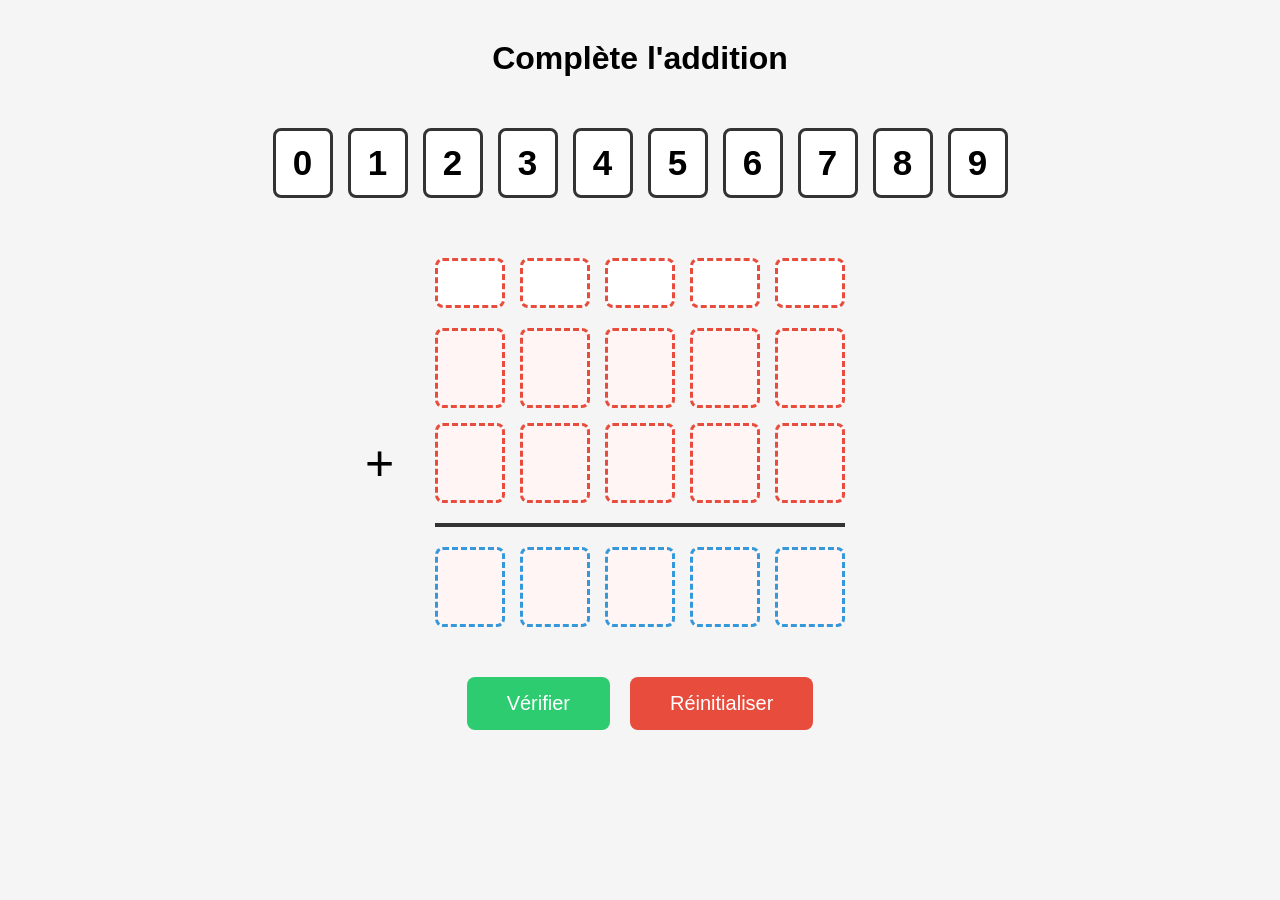
==== Addition-DragAndDrop-main/index.html @ 7291ed7c "Initial commit: operations app" ====
<!DOCTYPE html>
<html lang="fr">

<head>
    <meta charset="UTF-8">
    <meta name="viewport" content="width=device-width, initial-scale=1.0">

    <title>Addition Drag & Drop</title>

    <link rel="stylesheet" href="style.css">
</head>

<body>

    <h1>Complète l'addition</h1>

    <!-- CHIFFRES -->
    <div class="numbers">

        <div class="number" draggable="true">0</div>
        <div class="number" draggable="true">1</div>
        <div class="number" draggable="true">2</div>
        <div class="number" draggable="true">3</div>
        <div class="number" draggable="true">4</div>
        <div class="number" draggable="true">5</div>
        <div class="number" draggable="true">6</div>
        <div class="number" draggable="true">7</div>
        <div class="number" draggable="true">8</div>
        <div class="number" draggable="true">9</div>

    </div>


    <!-- ADDITION -->
    <div class="operation">

        <!-- RETENUES -->
        <div class="line carry-line">

            <div class="box carry dropzone"></div>
            <div class="box carry dropzone"></div>
            <div class="box carry dropzone"></div>
            <div class="box carry dropzone"></div>
            <div class="box carry dropzone"></div>

        </div>


        <!-- PREMIER NOMBRE -->
        <div class="line number-line" id="firstNumber">

            <div class="box dropzone"></div>
            <div class="box dropzone"></div>
            <div class="box dropzone"></div>
            <div class="box dropzone"></div>
            <div class="box dropzone"></div>

        </div>


        <!-- DEUXIEME NOMBRE -->
        <div class="line number-line" id="secondNumber">

            <span class="plus">+</span>

            <div class="box dropzone"></div>
            <div class="box dropzone"></div>
            <div class="box dropzone"></div>
            <div class="box dropzone"></div>
            <div class="box dropzone"></div>

        </div>


        <div class="separator"></div>


        <!-- RESULTAT -->
        <div class="line result-line" id="result">

            <div class="box dropzone"></div>
            <div class="box dropzone"></div>
            <div class="box dropzone"></div>
            <div class="box dropzone"></div>
            <div class="box dropzone"></div>

        </div>

    </div>


    <!-- BOUTONS -->
    <div class="buttons">

        <button id="checkButton">
            Vérifier
        </button>

        <button id="resetButton">
            Réinitialiser
        </button>

    </div>


    <p id="message"></p>


    <script src="script.js"></script>

</body>

</html>
---- Addition-DragAndDrop-main/style.css ----
* {
    box-sizing: border-box;
}

body {
    margin: 0;

    min-height: 100vh;

    display: flex;
    flex-direction: column;
    align-items: center;

    font-family: Arial, sans-serif;

    background: #f5f5f5;
}


/* =========================
   TITRE
========================= */

h1 {
    margin-top: 40px;
}


/* =========================
   CHIFFRES
========================= */

.numbers {
    display: flex;
    gap: 15px;
    margin-top: 30px;
    margin-bottom: 60px;
}


.number {
    width: 60px;
    height: 70px;

    display: flex;
    justify-content: center;
    align-items: center;

    font-size: 35px;
    font-weight: bold;

    border: 3px solid #333;
    border-radius: 8px;

    background: white;

    cursor: grab;

    user-select: none;
    -webkit-user-select: none;
    touch-action: none;
}

.number.dragging {
    opacity: .5;
}

body {
    overflow-x: hidden;
}

.number.dragging,
.number:active {
    cursor: grabbing;
}


/* =========================
   OPERATION
========================= */

.operation {
    display: flex;
    flex-direction: column;

    gap: 15px;
}


.line {
    display: flex;
    justify-content: flex-end;
    align-items: center;

    gap: 15px;

    position: relative;
}


/* =========================
   CASES
========================= */

.box {
    width: 70px;
    height: 80px;

    display: flex;
    justify-content: center;
    align-items: center;

    border: 3px solid #333;
    border-radius: 8px;

    background: white;

    font-size: 45px;
    font-weight: bold;

    transition: 0.2s;
}


/* CASES A REMPLIR */

.dropzone {
    border: 3px dashed #e74c3c;

    background: #fff5f5;
}


/* SURVOL DRAG */

.dropzone.drag-over {
    background: #dff9fb;

    border-color: #0984e3;

    transform: scale(1.1);
}


/* =========================
   RETENUES
========================= */

.carry-line {
    margin-bottom: 5px;
}


.carry {
    width: 70px;
    height: 50px;

    font-size: 28px;

    color: #e74c3c;

    border-color: #e74c3c;

    background: #fff;
}


/* =========================
   PLUS
========================= */

.plus {
    position: absolute;

    left: -70px;

    font-size: 50px;
}


/* =========================
   SEPARATEUR
========================= */

.separator {
    width: 100%;
    max-width: 420px;
    height: 4px;

    background: #333;

    margin: 5px 0;
}


/* =========================
   RESULTAT
========================= */

.result-line .box {
    border-color: #3498db;
    color: #3498db;
}


/* =========================
   BOUTONS
========================= */

.buttons {
    display: flex;

    gap: 20px;

    margin-top: 50px;
}


button {
    padding: 15px 40px;

    border: none;
    border-radius: 8px;

    font-size: 20px;

    color: white;

    cursor: pointer;
}


#checkButton {
    background: #2ecc71;
}


#checkButton:hover {
    background: #27ae60;
}


#resetButton {
    background: #e74c3c;
}


#resetButton:hover {
    background: #c0392b;
}


/* =========================
   MESSAGE
========================= */

#message {
    font-size: 35px;

    font-weight: bold;

    min-height: 50px;
}


.correct {
    color: #2ecc71;
}

.incorrect {
    color: #e74c3c;
}

@media (max-width: 768px) {
    body {
        padding: 20px;
    }

    .numbers {
        flex-wrap: wrap;
        justify-content: center;
        gap: 10px;
        margin-bottom: 40px;
        max-width: 385px;
    }

    .number,
    .box {
        width: 55px;
        height: 60px;
        font-size: 30px;
    }

    .carry {
        width: 55px;
        height: 40px;
        font-size: 22px;
    }

    .operation {
        gap: 12px;
    }

    .line {
        gap: 10px;
    }

    .plus {
        left: -45px;
        font-size: 42px;
    }

    .separator {
        width: 100%;
        max-width: 320px;
    }

    .buttons {
        flex-direction: column;
        width: 100%;
    }

    button {
        width: 100%;
        padding: 14px 0;
    }

    #message {
        font-size: 28px;
        text-align: center;
    }
}

@media (max-width: 480px) {
    .number,
    .box {
        width: 48px;
        height: 54px;
        font-size: 24px;
    }

    .carry {
        width: 48px;
        height: 36px;
        font-size: 18px;
    }

    .plus {
        left: -35px;
        font-size: 36px;
    }

    .separator {
        max-width: 260px;
    }

    .buttons {
        gap: 12px;
    }
}


.incorrect {
    color: #e74c3c;
}
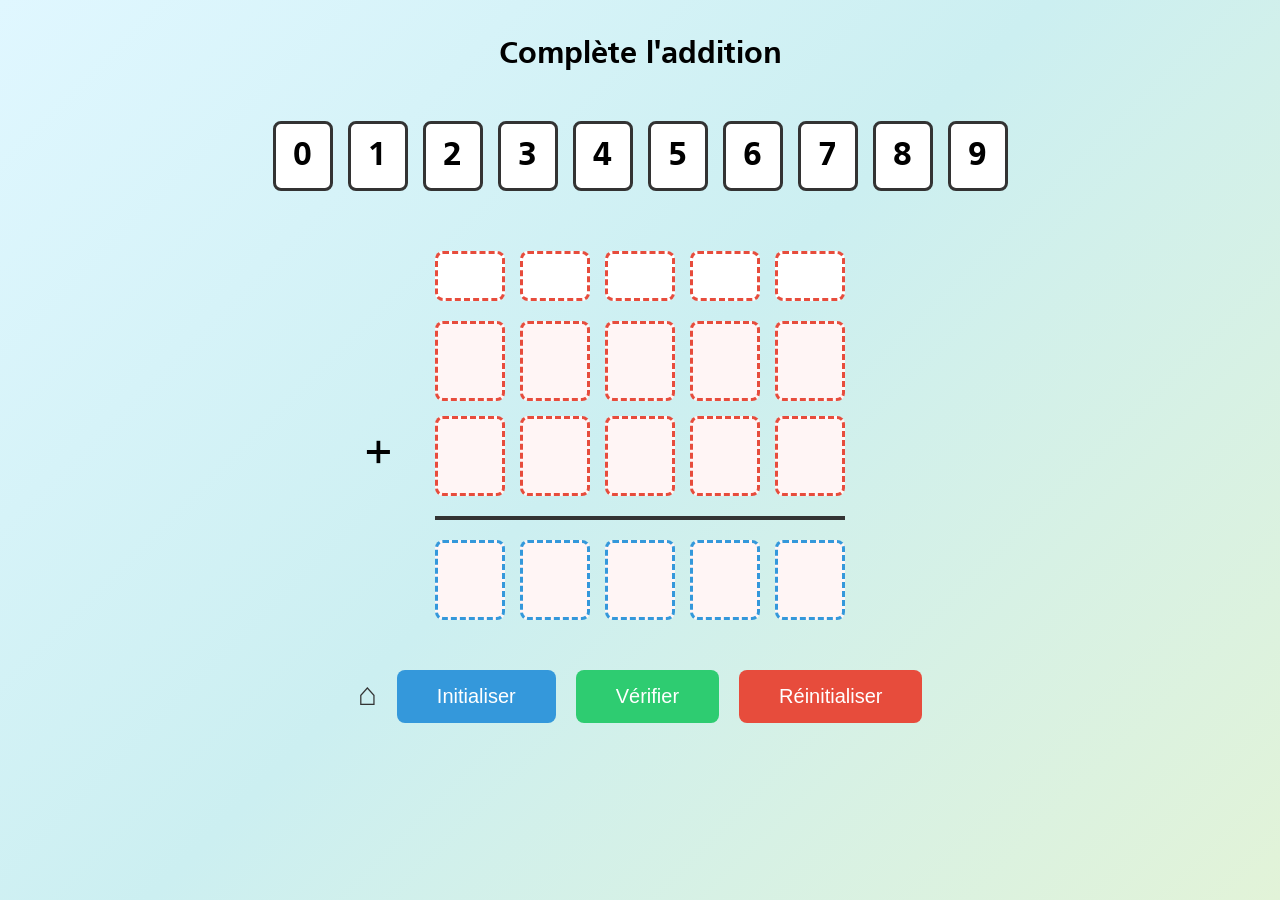
==== commit 5c325ea1: "dang" ====
--- a/Addition-DragAndDrop-main/index.html
+++ b/Addition-DragAndDrop-main/index.html
@@ -92,6 +92,12 @@
     <!-- BOUTONS -->
     <div class="buttons">
 
+        <a class="home-button" href="../index.html" aria-label="Accueil" title="Accueil">⌂</a>
+
+        <button id="initButton">
+            Initialiser
+        </button>
+
         <button id="checkButton">
             Vérifier
         </button>
--- a/Addition-DragAndDrop-main/style.css
+++ b/Addition-DragAndDrop-main/style.css
@@ -2,6 +2,20 @@
     box-sizing: border-box;
 }
 
+@font-face {
+    font-family: "Frutiger";
+    src: url("../fonts/Frutiger.woff") format("woff");
+    font-weight: 400;
+    font-style: normal;
+}
+
+@font-face {
+    font-family: "Frutiger";
+    src: url("../fonts/Frutiger_bold.woff") format("woff");
+    font-weight: 700;
+    font-style: normal;
+}
+
 body {
     margin: 0;
 
@@ -11,9 +25,9 @@
     flex-direction: column;
     align-items: center;
 
-    font-family: Arial, sans-serif;
-
-    background: #f5f5f5;
+    font-family: "Frutiger", Arial, sans-serif;
+
+    background: linear-gradient(135deg, #e0f7ff 0%, #cceff1 48%, #e2f3d8 100%);
 }
 
 
@@ -215,6 +229,21 @@
     margin-top: 50px;
 }
 
+.home-button {
+    display: inline-flex;
+    justify-content: center;
+    align-items: center;
+    color: #333;
+    font-size: 32px;
+    line-height: 1;
+    text-decoration: none;
+}
+
+.home-button:hover,
+.home-button:focus-visible {
+    color: #0984e3;
+}
+
 
 button {
     padding: 15px 40px;
@@ -227,6 +256,14 @@
     color: white;
 
     cursor: pointer;
+}
+
+#initButton {
+    background: #3498db;
+}
+
+#initButton:hover {
+    background: #2980b9;
 }
 
 
@@ -318,6 +355,7 @@
     .buttons {
         flex-direction: column;
         width: 100%;
+        align-items: center;
     }
 
     button {
@@ -359,6 +397,49 @@
     }
 }
 
+@media (max-width: 360px) {
+    body {
+        padding: 12px 8px 24px;
+    }
+
+    h1 {
+        max-width: 100%;
+        margin-top: 24px;
+        font-size: 1.6rem;
+        text-align: center;
+    }
+
+    .numbers {
+        max-width: 280px;
+    }
+
+    .number,
+    .box {
+        width: 44px;
+        height: 50px;
+        font-size: 22px;
+    }
+
+    .carry {
+        width: 44px;
+        height: 32px;
+        font-size: 16px;
+    }
+
+    .line {
+        gap: 6px;
+    }
+
+    .plus {
+        left: -30px;
+        font-size: 32px;
+    }
+
+    .separator {
+        max-width: 240px;
+    }
+}
+
 
 .incorrect {
     color: #e74c3c;
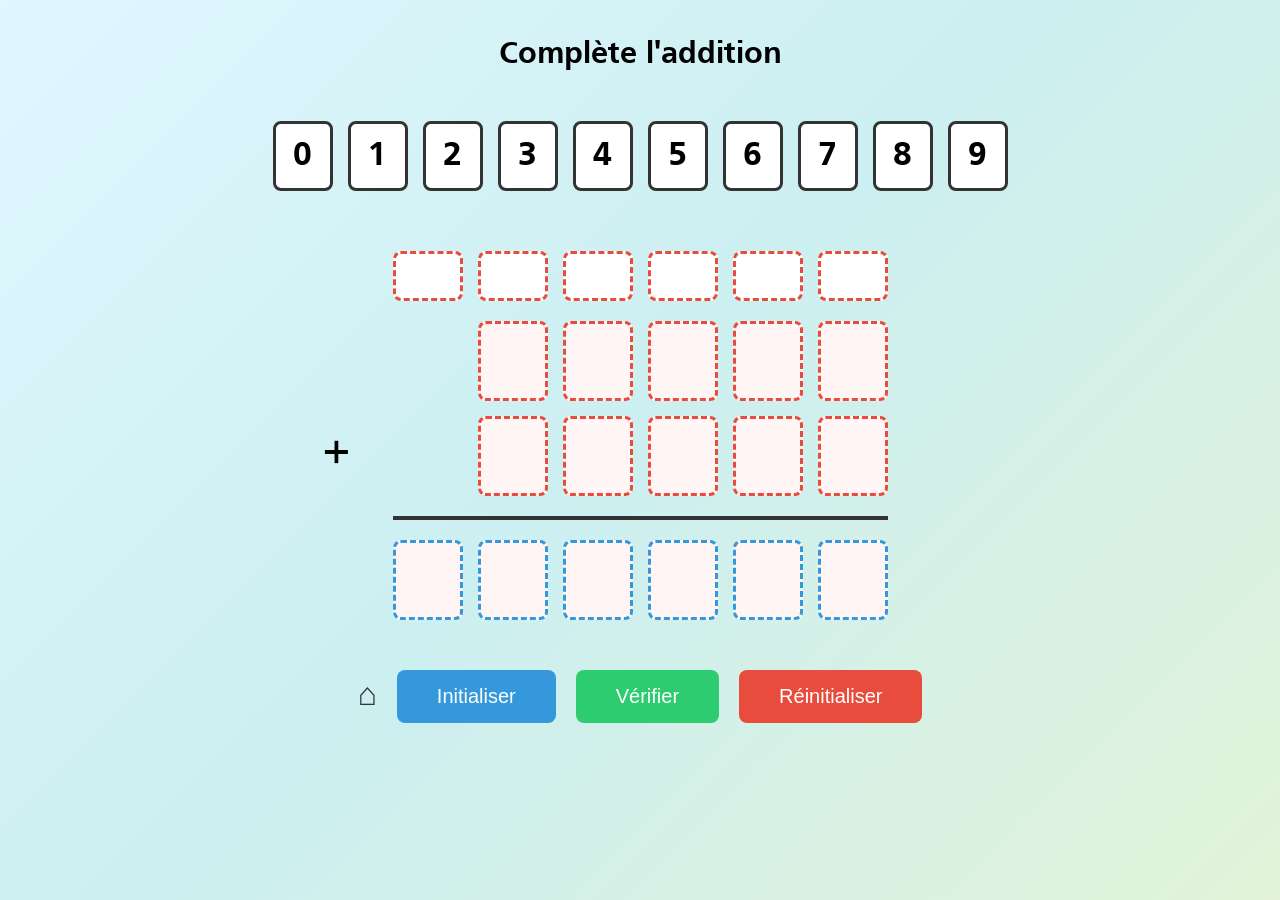
==== commit 18885f2b: "add" ====
--- a/Addition-DragAndDrop-main/index.html
+++ b/Addition-DragAndDrop-main/index.html
@@ -37,6 +37,7 @@
         <!-- RETENUES -->
         <div class="line carry-line">
 
+            <div class="box carry dropzone"></div>
             <div class="box carry dropzone"></div>
             <div class="box carry dropzone"></div>
             <div class="box carry dropzone"></div>
@@ -83,6 +84,7 @@
             <div class="box dropzone"></div>
             <div class="box dropzone"></div>
             <div class="box dropzone"></div>
+            <div class="box dropzone"></div>
 
         </div>
 
--- a/Addition-DragAndDrop-main/style.css
+++ b/Addition-DragAndDrop-main/style.css
@@ -144,6 +144,10 @@
     background: #fff5f5;
 }
 
+.dropzone:not(:empty) {
+    cursor: url("data:image/svg+xml,%3Csvg xmlns='http://www.w3.org/2000/svg' width='32' height='32' viewBox='0 0 32 32'%3E%3Cpath fill='%23e74c3c' d='M7 9h18l-1 19H8L7 9zm3-5h12l2 3H8l2-3z'/%3E%3Cpath fill='%23fff' d='M12 12h2v12h-2zm6 0h2v12h-2z'/%3E%3C/svg%3E") 4 4, pointer;
+}
+
 
 /* SURVOL DRAG */
 
@@ -198,7 +202,7 @@
 
 .separator {
     width: 100%;
-    max-width: 420px;
+    max-width: 500px;
     height: 4px;
 
     background: #333;
